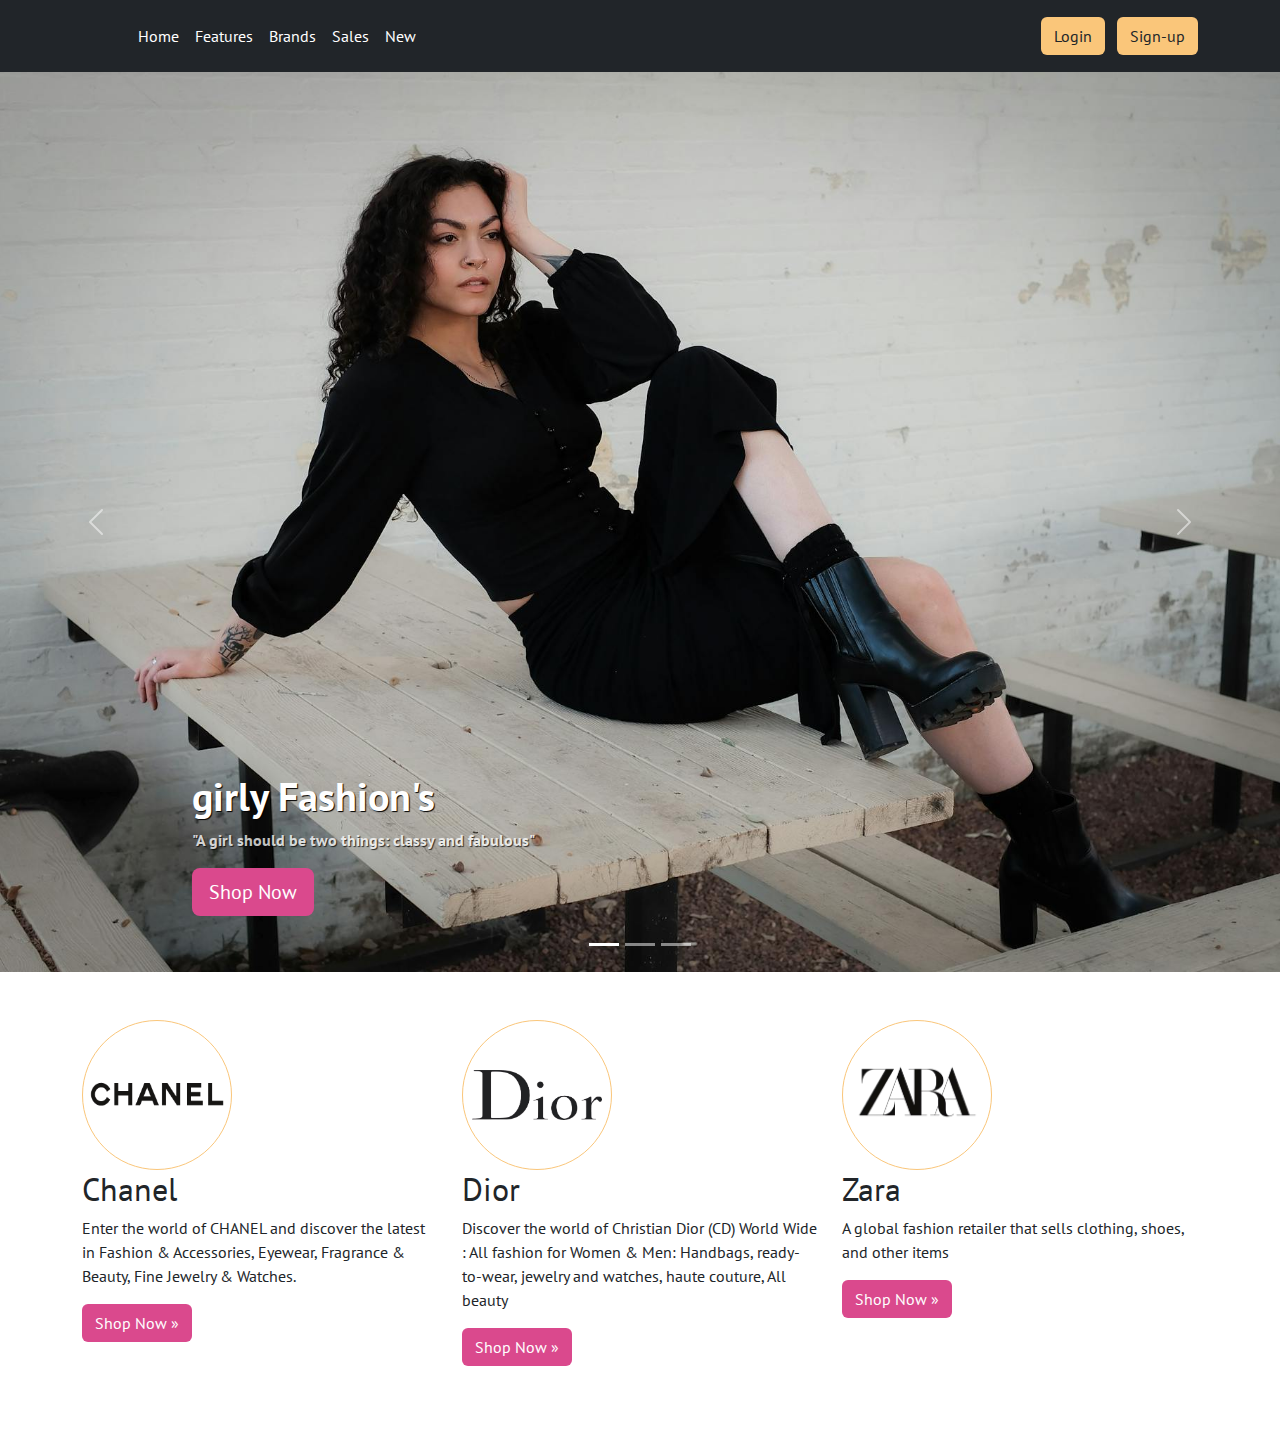
==== index.html @ b21f7983 "added hero & navigation bar" ====
<!DOCTYPE html>
<html lang="en">
<head>
    <meta charset="UTF-8">
    <meta name="viewport" content="width=device-width, initial-scale=1.0">
    <title>girly</title>
    <link rel="preconnect" href="https://fonts.googleapis.com">
    <link rel="preconnect" href="https://fonts.gstatic.com" crossorigin>
    <link href="https://fonts.googleapis.com/css2?family=Oswald:wght@200..700&family=PT+Sans:ital,wght@0,400;0,700;1,400;1,700&family=Parkinsans:wght@300..800&display=swap" rel="stylesheet">
    <link href="https://cdn.jsdelivr.net/npm/bootstrap@5.3.3/dist/css/bootstrap.min.css" rel="stylesheet" integrity="sha384-QWTKZyjpPEjISv5WaRU9OFeRpok6YctnYmDr5pNlyT2bRjXh0JMhjY6hW+ALEwIH" crossorigin="anonymous">
    <link rel="stylesheet" href="style.css">
</head>
<body>
    <header class="p-3 text-bg-dark">
        <div class="container">
          <div class="d-flex flex-wrap align-items-center justify-content-center justify-content-lg-start">
            <a href="/" class="d-flex align-items-center mb-2 mb-lg-0 text-white text-decoration-none">
              <svg class="bi me-2" width="40" height="32" role="img" aria-label="Bootstrap"><use xlink:href="#bootstrap"></use></svg>
            </a>
    
            <ul class="nav col-12 col-lg-auto me-lg-auto mb-2 justify-content-center mb-md-0">
              <li><a href="#" class="nav-link px-2">Home</a></li>
              <li><a href="#" class="nav-link px-2">Features</a></li>
              <li><a href="#" class="nav-link px-2">Brands</a></li>
              <li><a href="#" class="nav-link px-2 ">Sales</a></li>
              <li><a href="#" class="nav-link px-2 ">New</a></li>
            </ul>
            <div class="text-end">
              <button type="button" class="btn sign-in-btn me-2">Login</button>
              <button type="button" class="btn sign-in-btn">Sign-up</button>
            </div>
          </div>
        </div>
      </header>
    <div id="myCarousel" class="carousel slide mb-6" data-bs-ride="carousel">
        <div class="carousel-indicators">
          <button type="button" data-bs-target="#myCarousel" data-bs-slide-to="0" class="active" aria-label="Slide 1" aria-current="true"></button>
          <button type="button" data-bs-target="#myCarousel" data-bs-slide-to="1" aria-label="Slide 2" class=""></button>
          <button type="button" data-bs-target="#myCarousel" data-bs-slide-to="2" aria-label="Slide 3" class=""></button>
        </div>
        <div class="carousel-inner">
          <div class="carousel-item active">
            <img src="./assests/images/cover-img-1.jpg" class="cover-imgs" alt="">
            <div class="container">
              <div class="carousel-caption text-start">
                <h1>girly Fashion's</h1>
                <p class="opacity-75 coverp">"A girl should be two things: classy and fabulous"</p>
                <p><a class="btn btn-lg shop-btn" href="#">Shop Now</a></p>
              </div>
            </div>
          </div>
          <div class="carousel-item">
            <img src="./assests/images/cover-img-2.jpg" class="cover-imgs" alt="">
            <div class="container">
              <div class="carousel-caption">
                <h1>Huge Discounts</h1>
                <p class="coverp">Up to 80% off discounts from Everything</p>
                <p><a class="btn btn-lg shop-btn" href="#">Sales</a></p>
              </div>
            </div>
          </div>
          <div class="carousel-item">
            <img src="./assests/images/cover-img-3.jpg" class="cover-imgs" alt="">
            <div class="container">
              <div class="carousel-caption text-end">
                <h1>Let's get shopping!</h1>
                <p class="coverp">Sign up to our website, so you can get our discounts & good stuff.</p>
                <p><a class="btn btn-lg shop-btn" href="#">Sign-Up</a></p>
              </div>
            </div>
          </div>
        </div>
        <button class="carousel-control-prev" type="button" data-bs-target="#myCarousel" data-bs-slide="prev">
          <span class="carousel-control-prev-icon" aria-hidden="true"></span>
          <span class="visually-hidden">Previous</span>
        </button>
        <button class="carousel-control-next" type="button" data-bs-target="#myCarousel" data-bs-slide="next">
          <span class="carousel-control-next-icon" aria-hidden="true"></span>
          <span class="visually-hidden">Next</span>
        </button>
      </div>
      <div class="container marketing my-5">
        <div class="row">
            <div class="col-lg-4">
              <div class="logoicon">
                <img src="./assests/icons/chanel.png" width="150px" height="50px" alt="">
              </div>
              <h2 class="fw-normal">Chanel</h2>
              <p>Enter the world of CHANEL and discover the latest in Fashion & Accessories, Eyewear, Fragrance & Beauty, Fine Jewelry & Watches.</p>
              <p><a class="btn shop-btn" href="#">Shop Now »</a></p>
            </div><!-- /.col-lg-4 -->
            <div class="col-lg-4">
                <div class="logoicon">
                    <img src="./assests/icons/dior.png" width="130px" height="50px" alt="">
                </div>
              <h2 class="fw-normal">Dior</h2>
              <p>Discover the world of Christian Dior (CD) World Wide : All fashion for Women & Men: Handbags, ready-to-wear, jewelry and watches, haute couture, All beauty</p>
              <p><a class="btn shop-btn" href="#">Shop Now »</a></p>
            </div><!-- /.col-lg-4 -->
            <div class="col-lg-4">
                <div class="logoicon">
                    <img src="./assests/icons/zara.png" width="170px" height="100px" alt="">
                </div>
              <h2 class="fw-normal">Zara</h2>
              <p>A global fashion retailer that sells clothing, shoes, and other items</p>
              <p><a class="btn shop-btn" href="#">Shop Now »</a></p>
            </div><!-- /.col-lg-4 -->
          </div>
      </div>

    <script src="https://cdn.jsdelivr.net/npm/bootstrap@5.3.3/dist/js/bootstrap.bundle.min.js" integrity="sha384-YvpcrYf0tY3lHB60NNkmXc5s9fDVZLESaAA55NDzOxhy9GkcIdslK1eN7N6jIeHz" crossorigin="anonymous"></script>
</body>
</html>
---- style.css ----
body{
  font-family: "PT Sans", serif;
  font-weight: 400;
  font-style: normal;
}
.cover-imgs{
    width: 100%;
    height: 100vh;
    object-fit: cover;
}
.sign-in-btn{
    background-color: #FAC67A;
}
.sign-in-btn:hover{
    background-color: #DA498D;
    color: white;
    cursor: pointer;
    border: 1px solid rgb(255, 255, 255);
}
.nav-link{
    color: #ffffff;
}
.nav-link:hover{
    color: #FAC67A;
}
h1{
    color: rgb(255, 255, 255);
    text-shadow: 1px 1px 1px rgb(0, 0, 0);
    font-weight: bolder;
}
.coverp{
    color: rgb(255, 255, 255);
    text-shadow: 1px 1px 1px rgb(0, 0, 0);
    font-weight: bolder;
}
.shop-btn{
    background-color: #DA498D;
    color: white;
}
.shop-btn:hover{
    background-color: #FAC67A;
    cursor: pointer;
    color: black;
    border: 1px solid black;
}
.logoicon{
    display: flex;
    justify-content: center;
    align-items: center;
    width: 150px;
    height: 150px;
    border: 1px solid #FAC67A    ;
    border-radius: 50%;
}
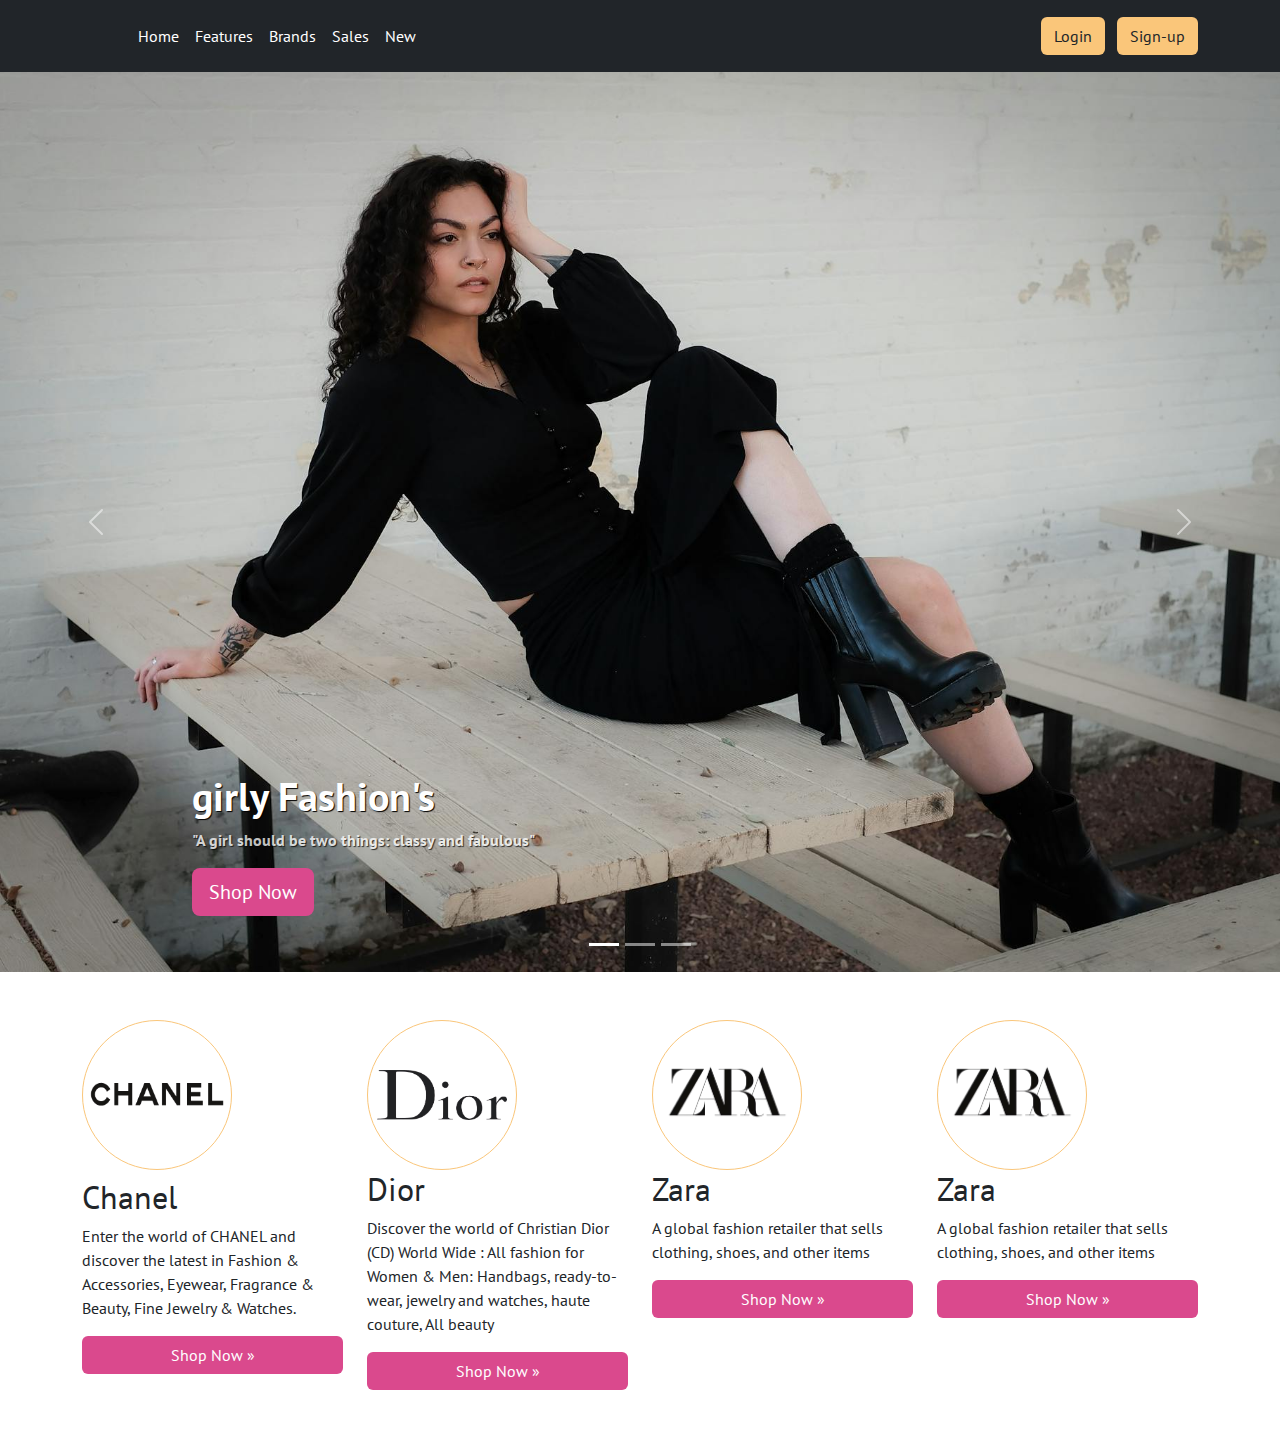
==== commit b4e485cf: "added" ====
--- a/index.html
+++ b/index.html
@@ -81,32 +81,39 @@
       </div>
       <div class="container marketing my-5">
         <div class="row">
-            <div class="col-lg-4">
+            <div class="col-lg-3">
               <div class="logoicon">
                 <img src="./assests/icons/chanel.png" width="150px" height="50px" alt="">
               </div>
-              <h2 class="fw-normal">Chanel</h2>
-              <p>Enter the world of CHANEL and discover the latest in Fashion & Accessories, Eyewear, Fragrance & Beauty, Fine Jewelry & Watches.</p>
-              <p><a class="btn shop-btn" href="#">Shop Now »</a></p>
-            </div><!-- /.col-lg-4 -->
-            <div class="col-lg-4">
+              <h2 class="fw-normal mb-2 mt-2 ">Chanel</h2>
+              <p class="para">Enter the world of CHANEL and discover the latest in Fashion & Accessories, Eyewear, Fragrance & Beauty, Fine Jewelry & Watches.</p>
+              <p><a class="btn shop-btn shop-btn1" href="#">Shop Now »</a></p>
+            </div><!-- /.col-lg-3 -->
+            <div class="col-lg-3">
                 <div class="logoicon">
                     <img src="./assests/icons/dior.png" width="130px" height="50px" alt="">
                 </div>
               <h2 class="fw-normal">Dior</h2>
               <p>Discover the world of Christian Dior (CD) World Wide : All fashion for Women & Men: Handbags, ready-to-wear, jewelry and watches, haute couture, All beauty</p>
-              <p><a class="btn shop-btn" href="#">Shop Now »</a></p>
-            </div><!-- /.col-lg-4 -->
-            <div class="col-lg-4">
+              <p><a class="btn shop-btn shop-btn1" href="#">Shop Now »</a></p>
+            </div><!-- /.col-lg-3 -->
+            <div class="col-lg-3">
                 <div class="logoicon">
                     <img src="./assests/icons/zara.png" width="170px" height="100px" alt="">
                 </div>
               <h2 class="fw-normal">Zara</h2>
               <p>A global fashion retailer that sells clothing, shoes, and other items</p>
-              <p><a class="btn shop-btn" href="#">Shop Now »</a></p>
-            </div><!-- /.col-lg-4 -->
+              <p><a class="btn shop-btn shop-btn1" href="#">Shop Now »</a></p>
+            </div><!-- /.col-lg-3 -->
+            <div class="col-lg-3">
+              <div class="logoicon">
+                  <img src="./assests/icons/zara.png" width="170px" height="100px" alt="">
+              </div>
+            <h2 class="fw-normal">Zara</h2>
+            <p>A global fashion retailer that sells clothing, shoes, and other items</p>
+            <p><a class="btn shop-btn shop-btn1" href="#">Shop Now »</a></p>
+          </div><!-- /.col-lg-3 -->
           </div>
-      </div>
 
     <script src="https://cdn.jsdelivr.net/npm/bootstrap@5.3.3/dist/js/bootstrap.bundle.min.js" integrity="sha384-YvpcrYf0tY3lHB60NNkmXc5s9fDVZLESaAA55NDzOxhy9GkcIdslK1eN7N6jIeHz" crossorigin="anonymous"></script>
 </body>
--- a/style.css
+++ b/style.css
@@ -51,4 +51,10 @@
     height: 150px;
     border: 1px solid #FAC67A    ;
     border-radius: 50%;
-}+    gap: 50px;
+}
+.shop-btn1{
+    display: flex;
+    justify-content: center;
+    width: auto;
+}
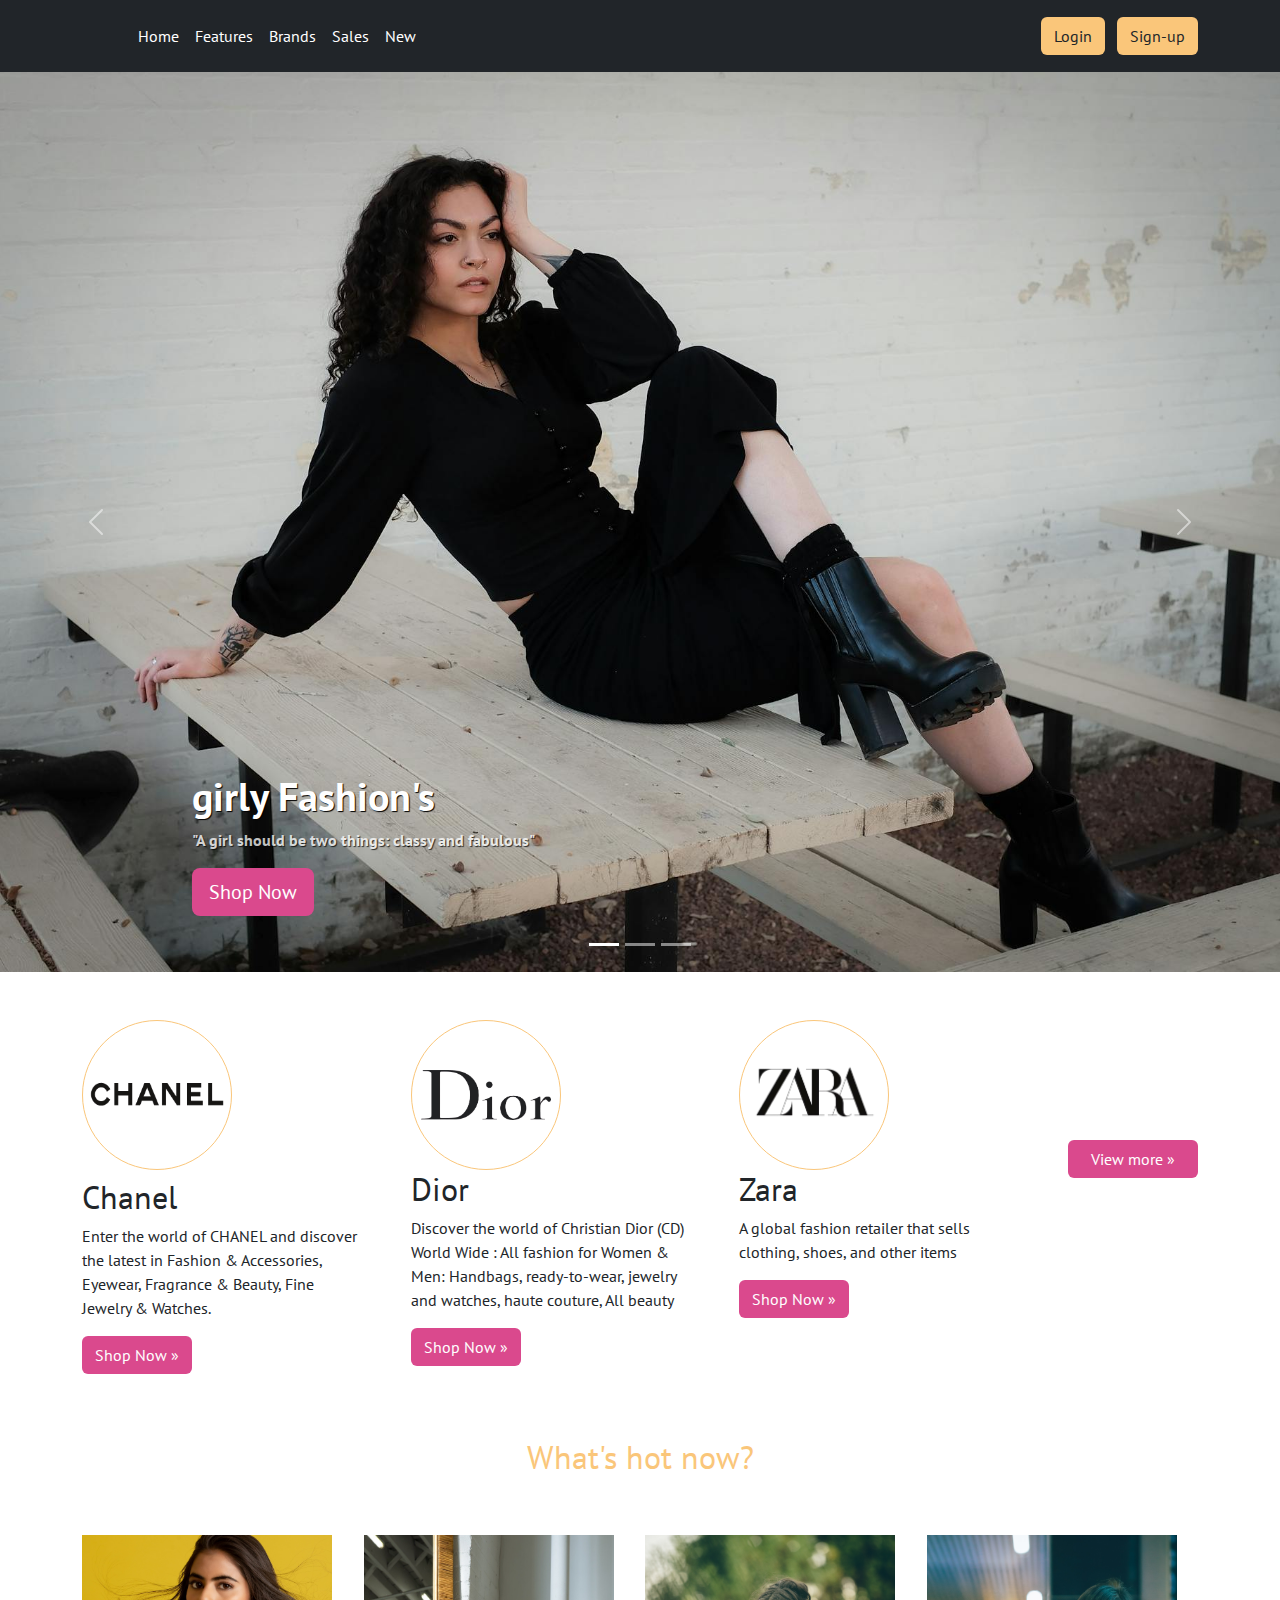
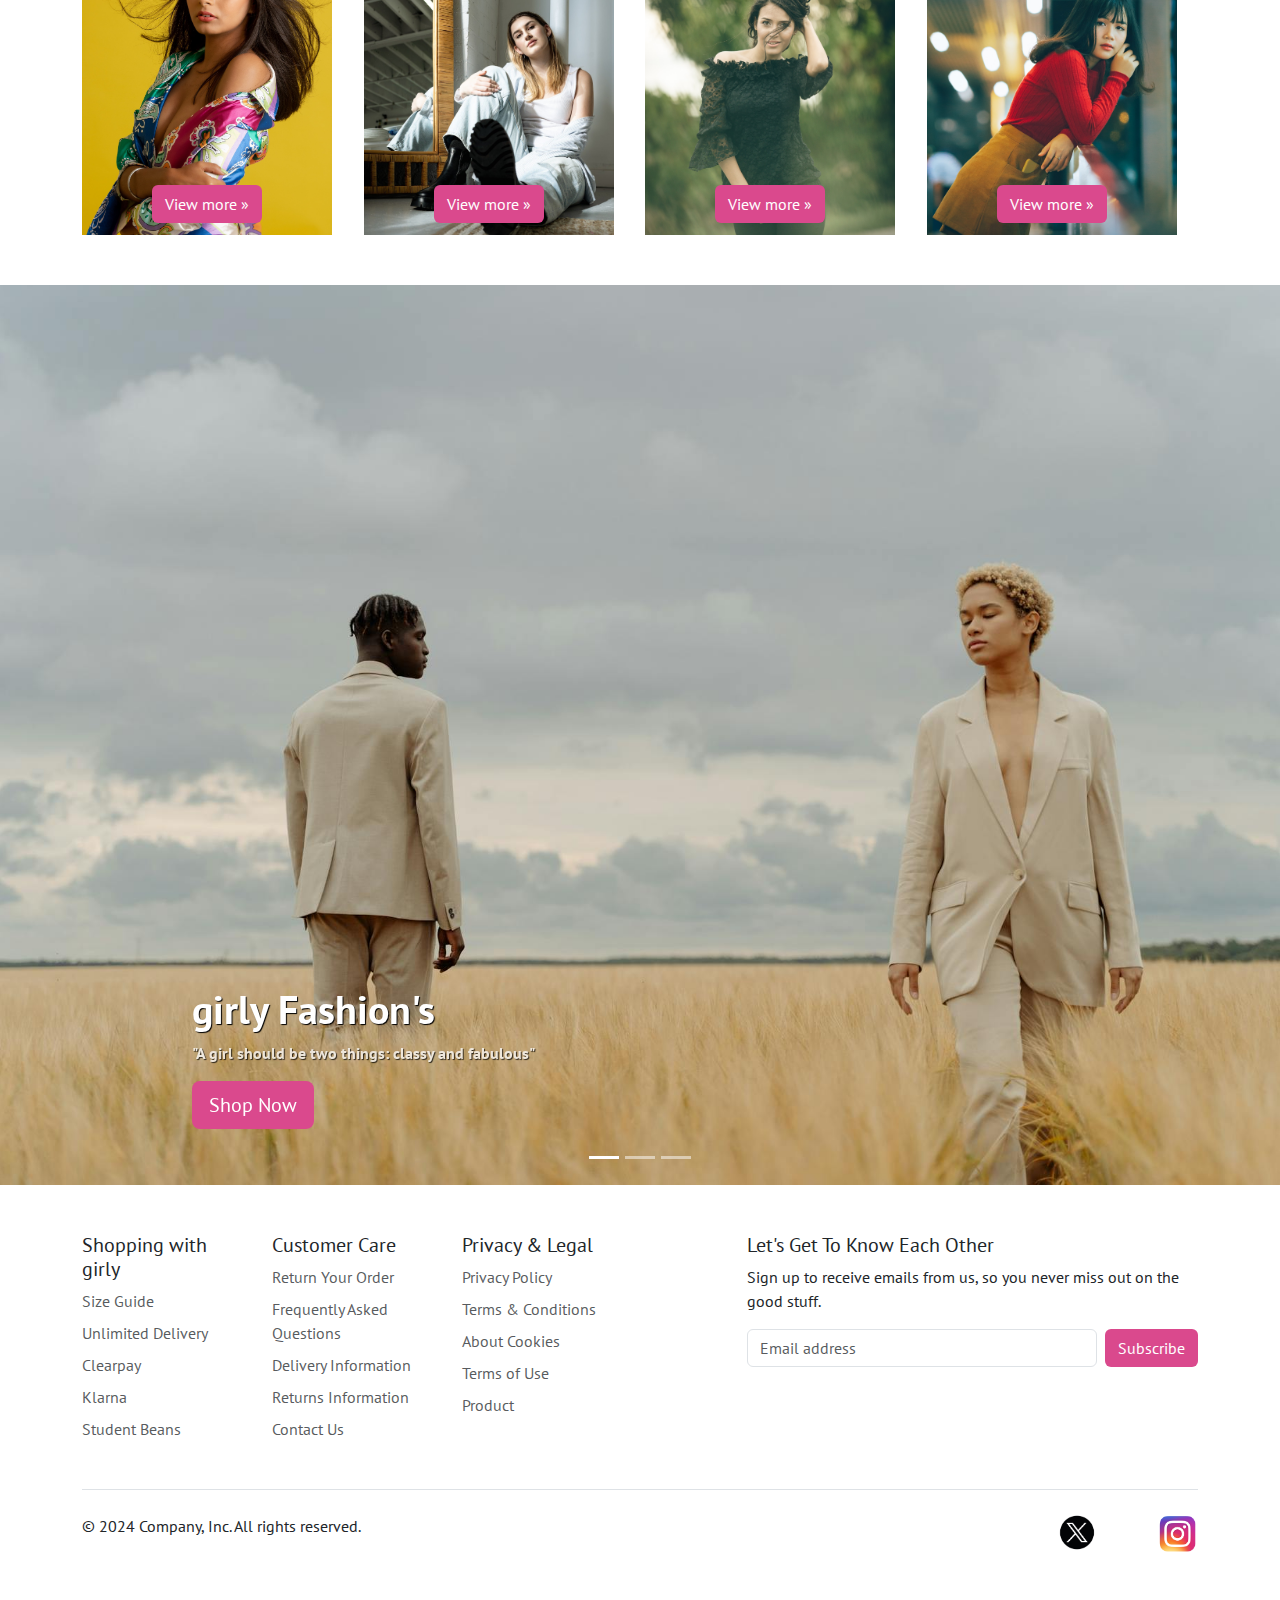
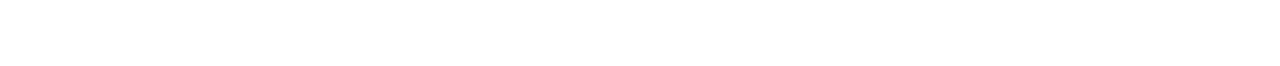
==== commit b6170d71: "added footer" ====
--- a/index.html
+++ b/index.html
@@ -80,41 +80,155 @@
         </button>
       </div>
       <div class="container marketing my-5">
-        <div class="row">
-            <div class="col-lg-3">
+        <div class="row containergrid">
+            <div class="trendingicons">
               <div class="logoicon">
                 <img src="./assests/icons/chanel.png" width="150px" height="50px" alt="">
               </div>
               <h2 class="fw-normal mb-2 mt-2 ">Chanel</h2>
               <p class="para">Enter the world of CHANEL and discover the latest in Fashion & Accessories, Eyewear, Fragrance & Beauty, Fine Jewelry & Watches.</p>
-              <p><a class="btn shop-btn shop-btn1" href="#">Shop Now »</a></p>
+              <p><a class="btn shop-btn" href="#">Shop Now »</a></p>
             </div><!-- /.col-lg-3 -->
-            <div class="col-lg-3">
+            <div class="trendingicons">
                 <div class="logoicon">
                     <img src="./assests/icons/dior.png" width="130px" height="50px" alt="">
                 </div>
               <h2 class="fw-normal">Dior</h2>
               <p>Discover the world of Christian Dior (CD) World Wide : All fashion for Women & Men: Handbags, ready-to-wear, jewelry and watches, haute couture, All beauty</p>
-              <p><a class="btn shop-btn shop-btn1" href="#">Shop Now »</a></p>
+              <p><a class="btn shop-btn" href="#">Shop Now »</a></p>
             </div><!-- /.col-lg-3 -->
-            <div class="col-lg-3">
+            <div class="trendingicons">
                 <div class="logoicon">
                     <img src="./assests/icons/zara.png" width="170px" height="100px" alt="">
                 </div>
               <h2 class="fw-normal">Zara</h2>
               <p>A global fashion retailer that sells clothing, shoes, and other items</p>
-              <p><a class="btn shop-btn shop-btn1" href="#">Shop Now »</a></p>
+              <p><a class="btn shop-btn" href="#">Shop Now »</a></p>
             </div><!-- /.col-lg-3 -->
-            <div class="col-lg-3">
-              <div class="logoicon">
-                  <img src="./assests/icons/zara.png" width="170px" height="100px" alt="">
-              </div>
-            <h2 class="fw-normal">Zara</h2>
-            <p>A global fashion retailer that sells clothing, shoes, and other items</p>
-            <p><a class="btn shop-btn shop-btn1" href="#">Shop Now »</a></p>
+            <p><a class="btn shop-btn view-more" href="#">View more »</a></p>
           </div><!-- /.col-lg-3 -->
           </div>
-
+      <div class="container">
+        <div class="hot-title"><h2>What's hot now?</h2></div>
+        <div class="hotgrid">
+          <div>
+            <img src="./assests/images/whatshot/hot1.jpg" class="imghot" alt="">
+            <p><a class="btn shop-btn view-more hot-btn" href="#">View more »</a></p>
+          </div>
+          <div>
+            <img src="./assests/images/whatshot/hot2.jpg" class="imghot" alt="">
+            <p><a class="btn shop-btn view-more hot-btn" href="#">View more »</a></p>
+          </div>
+          <div>
+            <img src="./assests/images/whatshot/hot3.jpg" class="imghot" alt="">
+            <p><a class="btn shop-btn view-more hot-btn" href="#">View more »</a></p>
+          </div>
+          <div>
+            <img src="./assests/images/whatshot/hot4.jpg" class="imghot" alt="">
+            <p><a class="btn shop-btn view-more hot-btn" href="#">View more »</a></p>
+          </div>
+        </div>
+      </div>
+      <div id="myCarousel" class="carousel slide mb-6" data-bs-ride="carousel">
+        <div class="carousel-indicators">
+          <button type="button" data-bs-target="#myCarousel" data-bs-slide-to="0" class="active" aria-label="Slide 1" aria-current="true"></button>
+          <button type="button" data-bs-target="#myCarousel" data-bs-slide-to="1" aria-label="Slide 2" class=""></button>
+          <button type="button" data-bs-target="#myCarousel" data-bs-slide-to="2" aria-label="Slide 3" class=""></button>
+        </div>
+        <div class="carousel-inner">
+          <div class="carousel-item active">
+            <img src="./assests/images/carousel2/ph1.jpg" class="cover-imgs" alt="">
+            <div class="container">
+              <div class="carousel-caption text-start">
+                <h1>girly Fashion's</h1>
+                <p class="opacity-75 coverp">"A girl should be two things: classy and fabulous"</p>
+                <p><a class="btn btn-lg shop-btn" href="#">Shop Now</a></p>
+              </div>
+            </div>
+          </div>
+          <div class="carousel-item">
+            <img src="./assests/images/carousel2/ph2.jpg" class="cover-imgs" alt="">
+            <div class="container">
+              <div class="carousel-caption">
+                <h1>Huge Discounts</h1>
+                <p class="coverp">Up to 80% off discounts from Everything</p>
+                <p><a class="btn btn-lg shop-btn" href="#">Sales</a></p>
+              </div>
+            </div>
+          </div>
+          <div class="carousel-item">
+            <img src="./assests/images/carousel2/ph3.jpg" class="cover-imgs" alt="">
+            <div class="container">
+              <div class="carousel-caption text-end">
+                <h1>Let's get shopping!</h1>
+                <p class="coverp">Sign up to our website, so you can get our discounts & good stuff.</p>
+                <p><a class="btn btn-lg shop-btn" href="#">Sign-Up</a></p>
+              </div>
+            </div>
+          </div>
+        </div>
+      </div>
+      <div class="container">
+        <footer class="py-5">
+          <div class="row">
+            <div class="col-6 col-md-2 mb-3">
+              <h5>Shopping with girly
+              </h5>
+              <ul class="nav flex-column">
+                <li class="nav-item mb-2"><a href="#" class="nav-link p-0 text-body-secondary">Size Guide</a></li>
+                <li class="nav-item mb-2"><a href="#" class="nav-link p-0 text-body-secondary">Unlimited Delivery</a></li>
+                <li class="nav-item mb-2"><a href="#" class="nav-link p-0 text-body-secondary">Clearpay</a></li>
+                <li class="nav-item mb-2"><a href="#" class="nav-link p-0 text-body-secondary">Klarna</a></li>
+                <li class="nav-item mb-2"><a href="#" class="nav-link p-0 text-body-secondary">Student Beans</a></li>
+              </ul>
+            </div>
+      
+            <div class="col-6 col-md-2 mb-3">
+              <h5>Customer Care</h5>
+              <ul class="nav flex-column">
+                <li class="nav-item mb-2"><a href="#" class="nav-link p-0 text-body-secondary">Return Your Order</a></li>
+                <li class="nav-item mb-2"><a href="#" class="nav-link p-0 text-body-secondary">Frequently Asked Questions</a></li>
+                <li class="nav-item mb-2"><a href="#" class="nav-link p-0 text-body-secondary">Delivery Information</a></li>
+                <li class="nav-item mb-2"><a href="#" class="nav-link p-0 text-body-secondary">Returns Information</a></li>
+                <li class="nav-item mb-2"><a href="#" class="nav-link p-0 text-body-secondary">Contact Us</a></li>
+              </ul>
+            </div>
+      
+            <div class="col-6 col-md-2 mb-3">
+              <h5>Privacy & Legal
+              </h5>
+              <ul class="nav flex-column">
+                <li class="nav-item mb-2"><a href="#" class="nav-link p-0 text-body-secondary">Privacy Policy</a></li>
+                <li class="nav-item mb-2"><a href="#" class="nav-link p-0 text-body-secondary">Terms & Conditions</a></li>
+                <li class="nav-item mb-2"><a href="#" class="nav-link p-0 text-body-secondary">About Cookies</a></li>
+                <li class="nav-item mb-2"><a href="#" class="nav-link p-0 text-body-secondary">Terms of Use</a></li>
+                <li class="nav-item mb-2"><a href="#" class="nav-link p-0 text-body-secondary">Product</a></li>
+              </ul>
+            </div>
+      
+            <div class="col-md-5 offset-md-1 mb-3">
+              <form>
+                <h5>Let's Get To Know Each Other</h5>
+                <p>Sign up to receive emails from us, so you never miss out on the good stuff.</p>
+                <div class="d-flex flex-column flex-sm-row w-100 gap-2">
+                  <label for="newsletter1" class="visually-hidden">Email address</label>
+                  <input id="newsletter1" type="text" class="form-control" placeholder="Email address">
+                  <button class="btn shop-btn" type="button">Subscribe</button>
+                </div>
+              </form>
+            </div>
+          </div>
+      
+          <div class="d-flex flex-column flex-sm-row justify-content-between py-4 my-4 border-top">
+            <p>© 2024 Company, Inc. All rights reserved.</p>
+            <ul class="list-unstyled d-flex">
+              <li class="ms-3"><a class="link-body-emphasis" href="#"><img src="./assests/icons/x-logo.png" width="50px" alt=""></a></li>
+              <li class="ms-3"><a class="link-body-emphasis" href="#"><svg class="bi" width="24" height="24"><use xlink:href="#instagram"></use></svg></a></li>
+              <li class="ms-3"><a class="link-body-emphasis" href="#"><img src="./assests/icons/ig-logo.png" width="40px" alt=""></a></li>
+            </ul>
+          </div>
+        </footer>
+      </div>
     <script src="https://cdn.jsdelivr.net/npm/bootstrap@5.3.3/dist/js/bootstrap.bundle.min.js" integrity="sha384-YvpcrYf0tY3lHB60NNkmXc5s9fDVZLESaAA55NDzOxhy9GkcIdslK1eN7N6jIeHz" crossorigin="anonymous"></script>
 </body>
 </html>--- a/style.css
+++ b/style.css
@@ -53,8 +53,41 @@
     border-radius: 50%;
     gap: 50px;
 }
-.shop-btn1{
+.containergrid{
+    display: grid;
+    grid-template-columns: 2fr 2fr 2fr 1fr;
+    grid-template-rows: auto;
+    gap: 20px;
+}
+.view-more{
     display: flex;
     justify-content: center;
-    width: auto;
+    margin-top: 120px;
 }
+.hotgrid{
+    display: grid;
+    grid-template-columns: 1fr 1fr 1fr 1fr;
+    grid-template-rows: auto;
+    gap: 10px;
+}
+.hot-title{
+    display: flex;
+    font-size: large;
+    font-weight: bold;
+    justify-content: center;
+    color: #FAC67A;
+}
+.imghot{
+    display: flex;
+    width: 250px;
+    height: 300px;
+    object-fit: cover;
+    margin-bottom: 50px;
+    margin-top: 50px;
+}
+.hot-btn{
+    position: absolute;
+    margin-top: -100px;
+    display: flex;
+    margin-left: 70px;
+}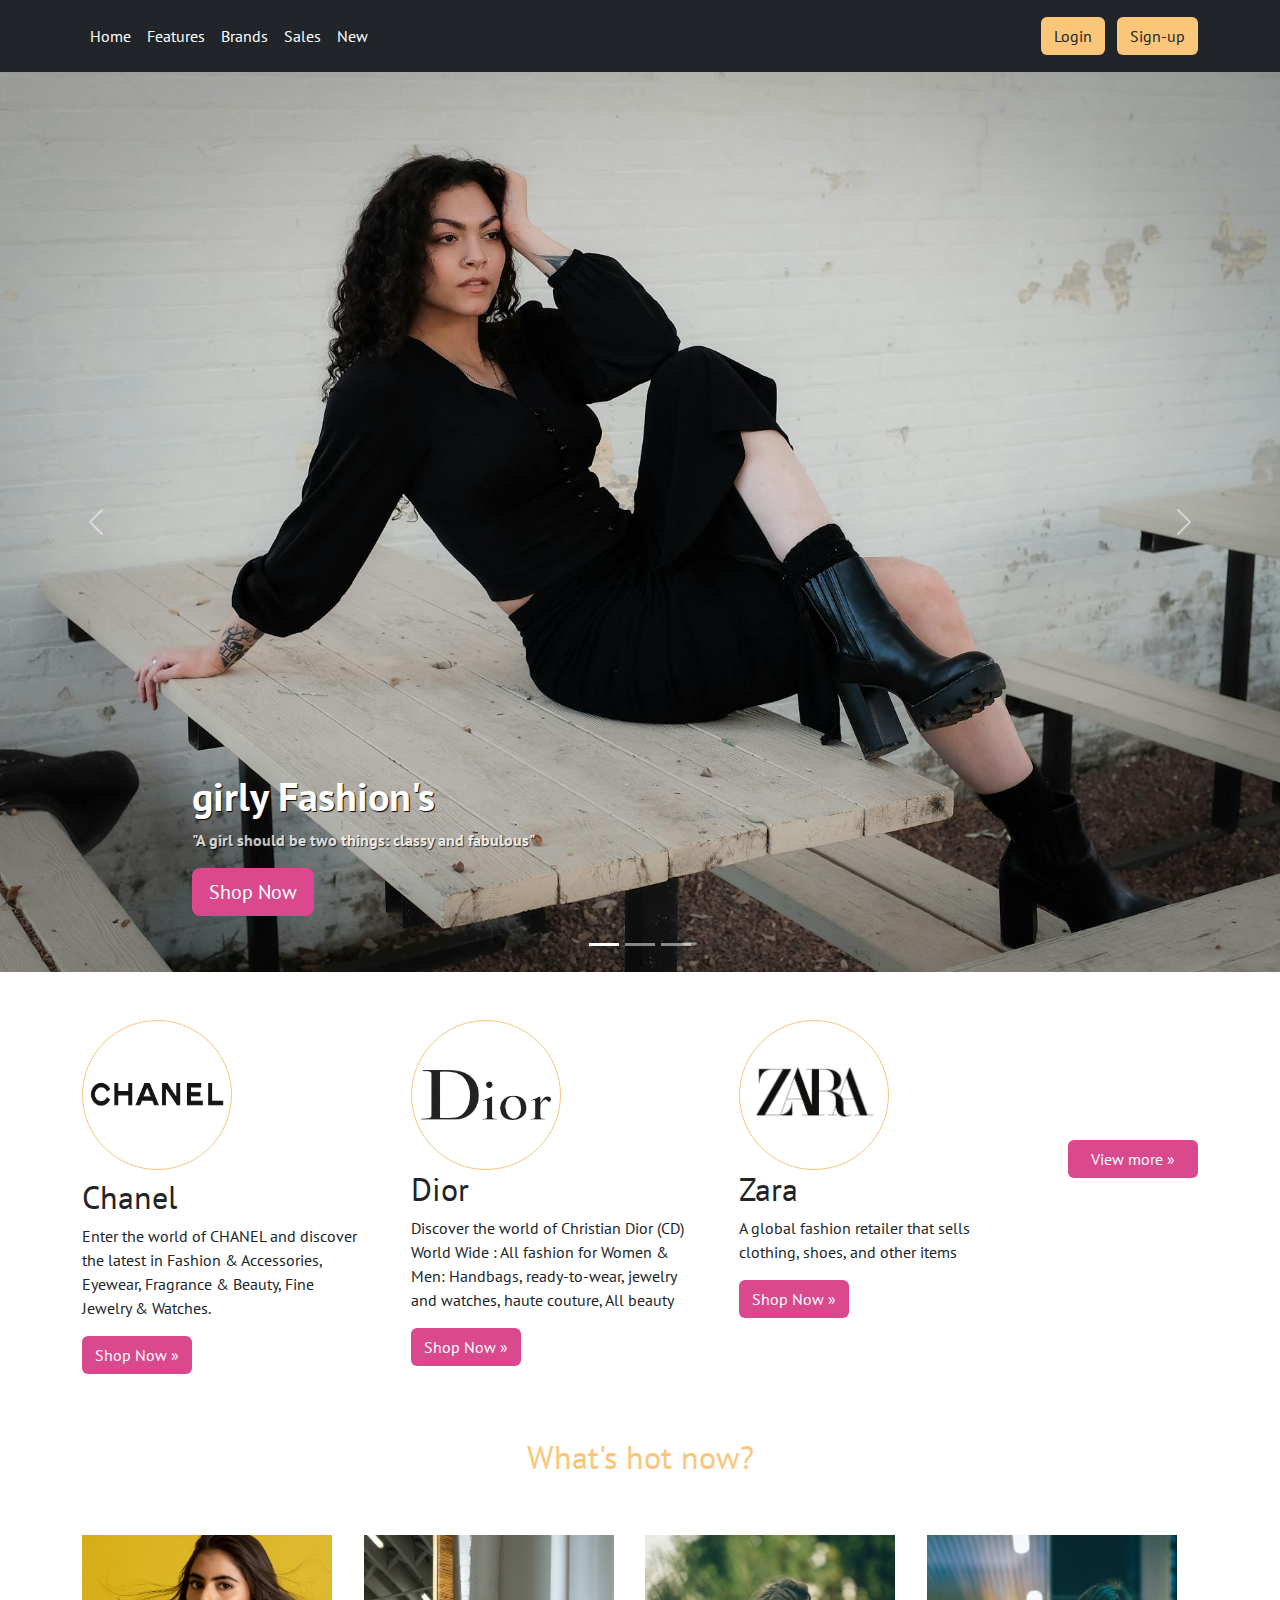
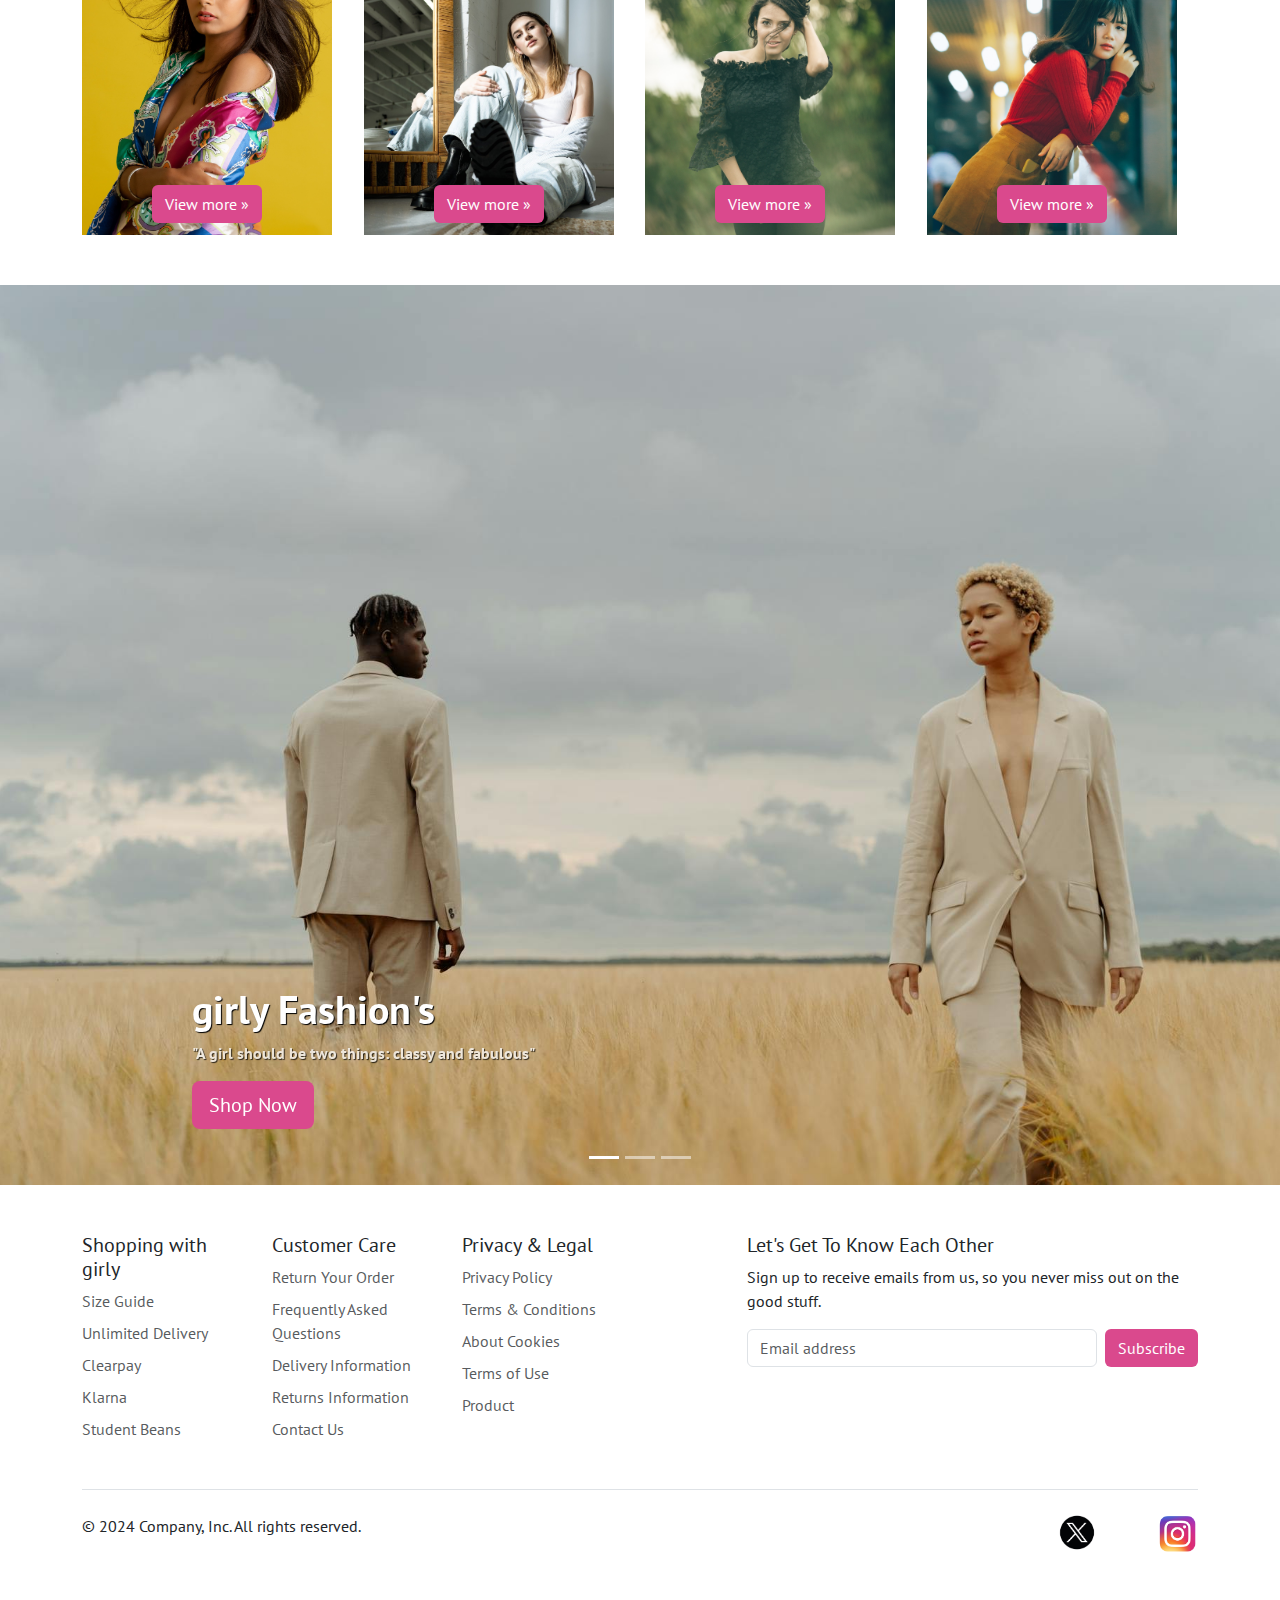
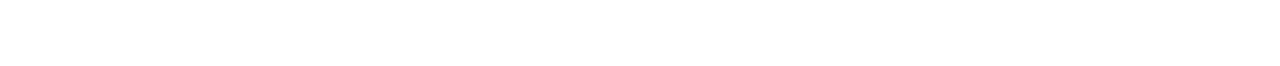
==== commit f3c76015: "added view-more nav bar" ====
--- a/index.html
+++ b/index.html
@@ -14,9 +14,6 @@
     <header class="p-3 text-bg-dark">
         <div class="container">
           <div class="d-flex flex-wrap align-items-center justify-content-center justify-content-lg-start">
-            <a href="/" class="d-flex align-items-center mb-2 mb-lg-0 text-white text-decoration-none">
-              <svg class="bi me-2" width="40" height="32" role="img" aria-label="Bootstrap"><use xlink:href="#bootstrap"></use></svg>
-            </a>
     
             <ul class="nav col-12 col-lg-auto me-lg-auto mb-2 justify-content-center mb-md-0">
               <li><a href="#" class="nav-link px-2">Home</a></li>
